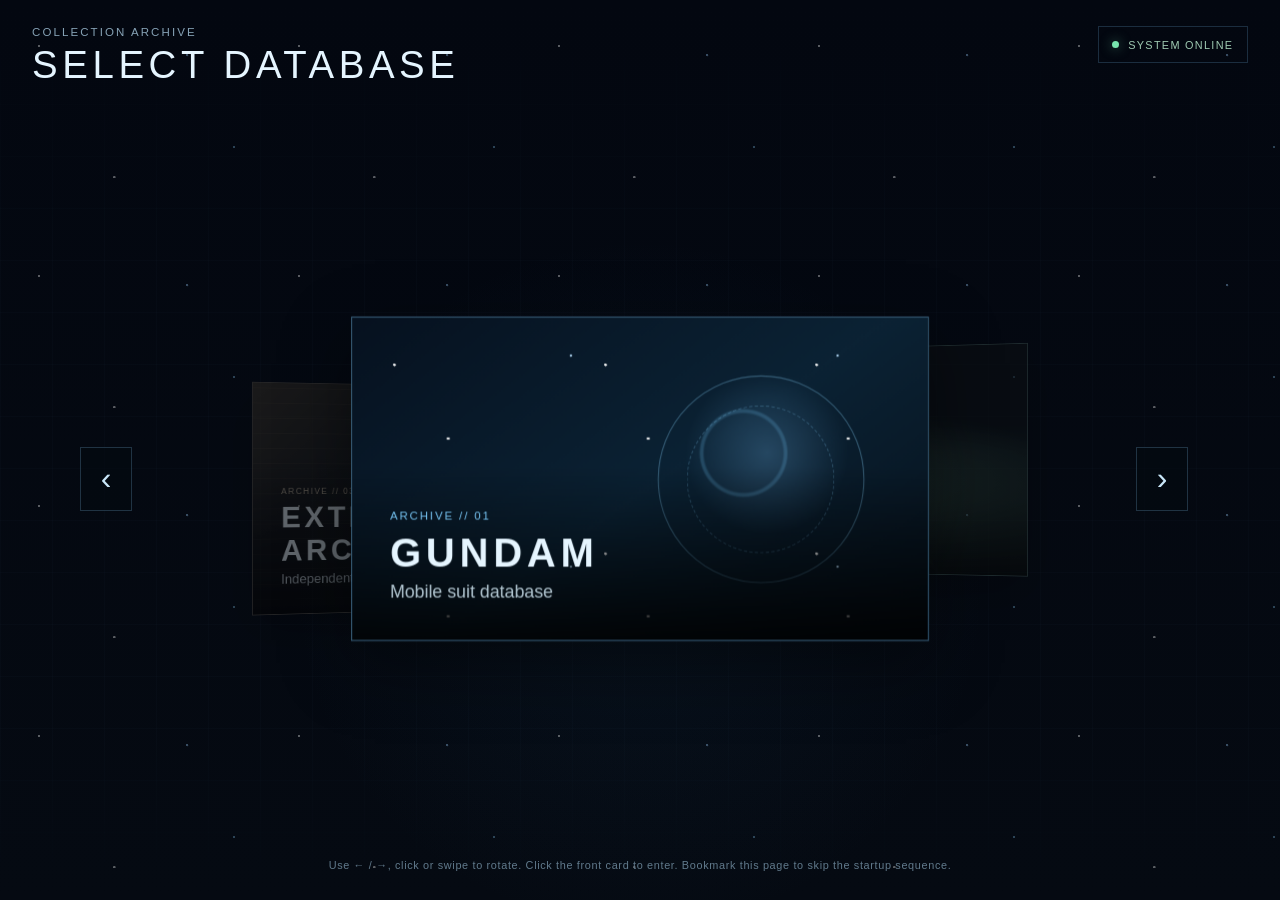
==== archive.html @ 7bc6ed91 "Add Divine Invoker Percival (mecha); external vaults use the Gundam card and themed controls; fix he" ====
<!doctype html>
<html lang="en">
<head>
  <meta charset="utf-8">
  <meta name="viewport" content="width=device-width, initial-scale=1">
  <meta name="robots" content="noindex,nofollow,noarchive">
  <title>Collection Archive</title>
  <link rel="stylesheet" href="css/main.css">
  <link rel="stylesheet" href="css/archive.css">
</head>
<body class="archive-page">
  <div class="archive-atmosphere" aria-hidden="true">
    <div class="archive-stars"></div>
    <div class="archive-grid"></div>
  </div>

  <header class="site-header">
    <div>
      <p class="eyebrow">COLLECTION ARCHIVE</p>
      <h1>SELECT DATABASE</h1>
    </div>
    <div class="header-status">
      <span class="status-dot"></span>
      <span>SYSTEM ONLINE</span>
    </div>
  </header>

  <main class="archive-main">
    <section class="category-stage" aria-label="Category selector">
      <button class="carousel-nav carousel-prev" id="prevBtn" aria-label="Previous category">‹</button>

      <div class="category-carousel" id="categoryCarousel">
        <article class="category-card category-gundam" data-category="gundam" tabindex="0">
          <div class="card-visual">
            <div class="card-space"></div>
            <div class="card-hud-ring"></div>
          </div>
          <div class="card-copy">
            <span class="card-code">ARCHIVE // 01</span>
            <h2>GUNDAM</h2>
            <p>Mobile suit database</p>
          </div>
        </article>

        <article class="category-card category-digimon" data-category="digimon" tabindex="0">
          <div class="card-visual">
            <div class="card-canopy"></div>
            <div class="card-data-vines"></div>
          </div>
          <div class="card-copy">
            <span class="card-code">ARCHIVE // 02</span>
            <h2>DIGIMON</h2>
            <p>Digital world archive</p>
          </div>
        </article>

        <article class="category-card category-external" data-category="external" tabindex="0">
          <div class="card-visual">
            <div class="card-external-left"></div>
            <div class="card-external-right"></div>
          </div>
          <div class="card-copy">
            <span class="card-code">ARCHIVE // 03</span>
            <h2>EXTERNAL ARCHIVES</h2>
            <p>Independent mecha & fantasy collections</p>
          </div>
        </article>
      </div>

      <button class="carousel-nav carousel-next" id="nextBtn" aria-label="Next category">›</button>
    </section>

    <p class="archive-help">Use ← / →, click or swipe to rotate. Click the front card to enter. Bookmark this page to skip the startup sequence.</p>
  </main>

  <script src="js/shared.js?v=3"></script>
  <script src="js/archive.js"></script>
</body>
</html>
---- css/main.css ----
:root {
  color-scheme: dark;
  --bg: #050914;
  --panel: rgba(8, 15, 27, .78);
  --line: rgba(150, 211, 255, .32);
  --text: #e5f5ff;
  --muted: #86a2b5;
  --accent: #7fc7ff;
  --success: #91f5c4;
  --warning: #f0c861;
}

* { box-sizing: border-box; }

html, body {
  min-height: 100%;
  margin: 0;
}

body {
  background: var(--bg);
  color: var(--text);
  font-family: "Segoe UI", Inter, Arial, sans-serif;
}

button, a { -webkit-tap-highlight-color: transparent; }

button { font: inherit; }

a { color: inherit; }

.eyebrow,
.panel-label {
  margin: 0;
  text-transform: uppercase;
  letter-spacing: .18em;
  font-size: .72rem;
  color: var(--muted);
}

.hud-corners {
  position: relative;
}

.hud-corners::before,
.hud-corners::after {
  content: "";
  position: absolute;
  width: 22px;
  height: 22px;
  pointer-events: none;
}

.hud-corners::before {
  top: -1px;
  left: -1px;
  border-top: 2px solid var(--accent);
  border-left: 2px solid var(--accent);
}

.hud-corners::after {
  right: -1px;
  bottom: -1px;
  border-right: 2px solid var(--accent);
  border-bottom: 2px solid var(--accent);
}

.back-link {
  display: inline-block;
  margin-bottom: .75rem;
  color: var(--muted);
  text-decoration: none;
  letter-spacing: .13em;
  font-size: .72rem;
}

.back-link:hover { color: var(--text); }



code {
  color: #d7efff;
  background: rgba(255,255,255,.06);
  padding: .12em .35em;
  border-radius: 3px;
}

.noscript-box {
  position: fixed;
  inset: auto 20px 20px;
  z-index: 500;
  padding: 1rem;
  background: #111b27;
  border: 1px solid #6886a0;
}


/* ---------------- Page transitions ---------------- */
body {
  opacity: 0;
  transform: translateY(6px);
  transition:
    opacity .42s ease,
    transform .42s cubic-bezier(.2,.8,.2,1),
    filter .42s ease;
}

body.page-ready,
body.startup-page {
  opacity: 1;
  transform: none;
}

body.page-leaving {
  opacity: 0;
  transform: scale(.992);
  filter: brightness(.78);
  pointer-events: none;
}




/* ---------------- Persistent compact category rotator ---------------- */
.category-rotator {
  --rotator-width: 310px;
  position: relative;
  width: var(--rotator-width);
  height: 66px;
  flex: 0 0 auto;
  perspective: 750px;
  isolation: isolate;
}

.rotator-card {
  --rotator-accent: #7fc7ff;
  position: absolute;
  top: 50%;
  left: 50%;
  width: 150px;
  height: 48px;
  padding: 0 12px;
  border: 1px solid color-mix(in srgb, var(--rotator-accent), transparent 45%);
  background: color-mix(in srgb, var(--rotator-accent), #07101a 82%);
  color: #f0f8fc;
  cursor: pointer;
  overflow: hidden;
  box-shadow: 0 10px 26px rgba(0,0,0,.24);
  transition:
    transform .48s cubic-bezier(.2,.8,.2,1),
    opacity .48s ease,
    filter .48s ease,
    border-color .25s ease;
}

.rotator-card::before {
  content: "";
  position: absolute;
  inset: 0;
  background:
    linear-gradient(110deg,
      transparent 0 35%,
      color-mix(in srgb, var(--rotator-accent), transparent 82%) 35.5% 36%,
      transparent 36.5% 100%);
  opacity: .7;
}

.rotator-card span {
  position: relative;
  z-index: 1;
  display: block;
  white-space: nowrap;
  overflow: hidden;
  text-overflow: ellipsis;
  font-size: .68rem;
  font-weight: 650;
  letter-spacing: .12em;
}

.rotator-gundam {
  --rotator-accent: #72bce9;
}

.rotator-digimon {
  --rotator-accent: #59d4b9;
}

.rotator-external {
  --rotator-accent: #b79b6f;
}

.rotator-card.rotator-front {
  z-index: 5;
  opacity: 1;
  filter: saturate(1) brightness(1);
  transform: translate(-50%, -50%) translateZ(55px) scale(1);
}

.rotator-card.rotator-left {
  z-index: 3;
  opacity: .62;
  filter: saturate(.46) brightness(.62);
  transform: translate(-95%, -50%) translateZ(-60px) rotateY(14deg) scale(.82);
}

.rotator-card.rotator-right {
  z-index: 3;
  opacity: .62;
  filter: saturate(.46) brightness(.62);
  transform: translate(-5%, -50%) translateZ(-60px) rotateY(-14deg) scale(.82);
}

.rotator-card:hover {
  border-color: var(--rotator-accent);
}

.rotator-card:focus-visible {
  outline: 2px solid var(--rotator-accent);
  outline-offset: 3px;
}

@media (max-width: 700px) {
  .category-rotator {
    --rotator-width: 230px;
    height: 60px;
  }

  .rotator-card {
    width: 118px;
    height: 44px;
  }

  .rotator-card span {
    font-size: .58rem;
    letter-spacing: .08em;
  }

  .rotator-card.rotator-left {
    transform: translate(-92%, -50%) translateZ(-55px) rotateY(12deg) scale(.78);
  }

  .rotator-card.rotator-right {
    transform: translate(-8%, -50%) translateZ(-55px) rotateY(-12deg) scale(.78);
  }
}

@media (max-width: 470px) {
  .category-rotator {
    width: 180px;
  }

  .rotator-card {
    width: 96px;
  }

  .rotator-card span {
    font-size: .52rem;
  }
}
---- css/archive.css ----
.archive-page {
  min-height: 100vh;
  overflow: hidden;
  background: #030710;
}

.archive-atmosphere,
.archive-atmosphere > * {
  position: fixed;
  inset: 0;
}

.archive-atmosphere {
  overflow: hidden;
  background:
    radial-gradient(circle at 50% 65%, rgba(35, 88, 126, .11), transparent 40%),
    linear-gradient(#030710, #050a12);
}

.archive-stars {
  opacity: .34;
  background-image:
    radial-gradient(circle at 15% 20%, #fff 0 1px, transparent 1.3px),
    radial-gradient(circle at 72% 24%, #9ccfff 0 1px, transparent 1.4px),
    radial-gradient(circle at 44% 77%, #fff 0 1px, transparent 1.4px),
    radial-gradient(circle at 90% 64%, #79b5dc 0 1px, transparent 1.3px);
  background-size: 260px 230px;
  animation: archiveStarDrift 50s linear infinite;
}

@keyframes archiveStarDrift {
  to { transform: translate(-60px, -28px); }
}

.archive-grid {
  opacity: .075;
  background-image:
    linear-gradient(rgba(130, 205, 255, .25) 1px, transparent 1px),
    linear-gradient(90deg, rgba(130, 205, 255, .25) 1px, transparent 1px);
  background-size: 52px 52px;
  mask-image: linear-gradient(to bottom, transparent, black 30%, black 80%, transparent);
}

.site-header {
  position: relative;
  z-index: 4;
  padding: 26px 32px 0;
  display: flex;
  justify-content: space-between;
  align-items: flex-start;
}

.site-header h1 {
  margin: .3rem 0 0;
  font-weight: 500;
  letter-spacing: .12em;
  font-size: clamp(1.5rem, 3vw, 2.7rem);
}

.header-status {
  display: flex;
  align-items: center;
  gap: .55rem;
  padding: .72rem .85rem;
  border: 1px solid rgba(126,199,255,.2);
  color: #9fcab2;
  font-size: .68rem;
  letter-spacing: .12em;
}

.status-dot {
  width: 7px;
  height: 7px;
  border-radius: 50%;
  background: #78e4ae;
  box-shadow: 0 0 12px rgba(120,228,174,.5);
}

.archive-main {
  position: relative;
  z-index: 3;
  min-height: calc(100vh - 92px);
  display: grid;
  grid-template-rows: 1fr auto;
  align-items: center;
  padding: 20px 26px 24px;
}

.category-stage {
  width: min(1120px, 100%);
  height: min(550px, 62vh);
  margin: 0 auto;
  display: grid;
  grid-template-columns: 64px 1fr 64px;
  align-items: center;
}

.category-carousel {
  position: relative;
  height: 100%;
  perspective: 1200px;
}

.category-card {
  --card-accent: #7fc7ff;
  position: absolute;
  left: 50%;
  top: 50%;
  width: min(520px, 56vw);
  aspect-ratio: 16 / 9;
  overflow: hidden;
  border: 1px solid color-mix(in srgb, var(--card-accent), transparent 58%);
  background: #09111b;
  box-shadow: 0 20px 60px rgba(0,0,0,.42);
  cursor: pointer;
  transform-origin: center;
  transition:
    transform .7s cubic-bezier(.2,.8,.2,1),
    filter .7s ease,
    opacity .7s ease,
    border-color .35s ease;
}

.category-card:focus-visible {
  outline: 2px solid var(--card-accent);
  outline-offset: 5px;
}

.card-visual {
  position: absolute;
  inset: 0;
}

.card-copy {
  position: absolute;
  z-index: 4;
  left: 0;
  right: 0;
  bottom: 0;
  padding: clamp(18px, 4vw, 34px);
  background: linear-gradient(transparent, rgba(0,0,0,.85));
}

.card-copy h2 {
  margin: .3rem 0 .35rem;
  letter-spacing: .12em;
  font-size: clamp(1.25rem, 3vw, 2.25rem);
}

.card-copy p {
  margin: 0;
  color: #b4c8d3;
}

.card-code {
  color: var(--card-accent);
  font-size: .64rem;
  letter-spacing: .17em;
}

/* Gundam card */
.category-gundam { --card-accent: #79c8f7; }

.category-gundam .card-space {
  position: absolute;
  inset: 0;
  background:
    radial-gradient(circle at 72% 42%, rgba(124,198,255,.24), transparent 18%),
    radial-gradient(circle at 68% 42%, transparent 0 9%, rgba(110,196,244,.21) 9.5% 9.9%, transparent 10.3%),
    radial-gradient(circle at 20% 25%, white 0 1px, transparent 1.3px),
    radial-gradient(circle at 82% 18%, #b9e0ff 0 1px, transparent 1.3px),
    radial-gradient(circle at 48% 68%, #fff 0 1px, transparent 1.2px),
    linear-gradient(145deg, #06111f, #0b2234 52%, #06101a);
  background-size: auto, auto, 190px 170px, 240px 190px, 180px 160px, auto;
}

.card-hud-ring {
  position: absolute;
  right: 11%;
  top: 18%;
  width: 36%;
  aspect-ratio: 1;
  border: 1px solid rgba(139,213,255,.32);
  border-radius: 50%;
}

.card-hud-ring::before {
  content: "";
  position: absolute;
  inset: 14%;
  border: 1px dashed rgba(139,213,255,.24);
  border-radius: 50%;
}

/* Digimon card */
.category-digimon { --card-accent: #65e1c7; }

.category-digimon .card-canopy {
  position: absolute;
  inset: 0;
  background:
    radial-gradient(ellipse at 20% 86%, rgba(26,108,69,.84), transparent 43%),
    radial-gradient(ellipse at 72% 74%, rgba(40,121,84,.74), transparent 42%),
    radial-gradient(circle at 45% 38%, rgba(84,235,205,.13), transparent 28%),
    linear-gradient(#07151d 0 35%, #123a35 68%, #183d2b);
}

.card-data-vines {
  position: absolute;
  inset: 0;
  opacity: .65;
  background-image:
    linear-gradient(118deg, transparent 0 35%, rgba(93,225,199,.27) 35.3% 35.6%, transparent 35.9%),
    linear-gradient(56deg, transparent 0 57%, rgba(93,225,199,.18) 57.3% 57.6%, transparent 58%),
    radial-gradient(circle at 25% 54%, #82f0dc 0 2px, transparent 3px),
    radial-gradient(circle at 69% 34%, #82f0dc 0 2px, transparent 3px),
    radial-gradient(circle at 58% 68%, #a06ee8 0 2px, transparent 3px);
}

/* External card */
.category-external { --card-accent: #c6aa79; }

.category-external .card-external-left,
.category-external .card-external-right {
  position: absolute;
  inset-block: 0;
  width: 54%;
}

.category-external .card-external-left {
  left: 0;
  clip-path: polygon(0 0, 100% 0, 78% 100%, 0 100%);
  background:
    linear-gradient(135deg, rgba(225,150,48,.20), transparent 40%),
    repeating-linear-gradient(0deg, transparent 0 18px, rgba(223,164,76,.08) 18px 19px),
    #1b1d1f;
}

.category-external .card-external-right {
  right: 0;
  clip-path: polygon(22% 0, 100% 0, 100% 100%, 0 100%);
  background:
    radial-gradient(circle at 60% 35%, rgba(216,194,132,.24), transparent 25%),
    linear-gradient(#374737, #18241e 72%);
}

.category-card.pos-front {
  z-index: 5;
  opacity: 1;
  filter: saturate(1) brightness(1);
  transform: translate(-50%, -50%) translateZ(120px) scale(1);
}

.category-card.pos-left {
  z-index: 3;
  opacity: .58;
  filter: saturate(.48) brightness(.68);
  transform: translate(-88%, -43%) translateZ(-120px) rotateY(15deg) scale(.84);
}

.category-card.pos-right {
  z-index: 3;
  opacity: .58;
  filter: saturate(.48) brightness(.68);
  transform: translate(-12%, -57%) translateZ(-120px) rotateY(-15deg) scale(.84);
}

.carousel-nav {
  position: relative;
  z-index: 10;
  width: 52px;
  height: 64px;
  border: 1px solid rgba(133,201,245,.22);
  background: rgba(4,10,17,.6);
  color: #c9e7f9;
  font-size: 2rem;
  cursor: pointer;
}

.carousel-nav:hover {
  border-color: rgba(133,201,245,.55);
  background: rgba(29,58,78,.4);
}


.archive-help {
  margin: 8px 0 0;
  text-align: center;
  color: #617a8c;
  font-size: .68rem;
  letter-spacing: .06em;
}

@media (max-width: 720px) {
  .site-header { padding: 20px 18px 0; }
  .header-status { display: none; }
  .archive-main { padding-inline: 10px; }
  .category-stage {
    grid-template-columns: 42px 1fr 42px;
    height: 56vh;
  }
  .category-card { width: min(76vw, 440px); }
  .category-card.pos-left {
    transform: translate(-82%, -44%) translateZ(-100px) rotateY(12deg) scale(.78);
  }
  .category-card.pos-right {
    transform: translate(-18%, -56%) translateZ(-100px) rotateY(-12deg) scale(.78);
  }
  .carousel-nav { width: 38px; height: 52px; }
}
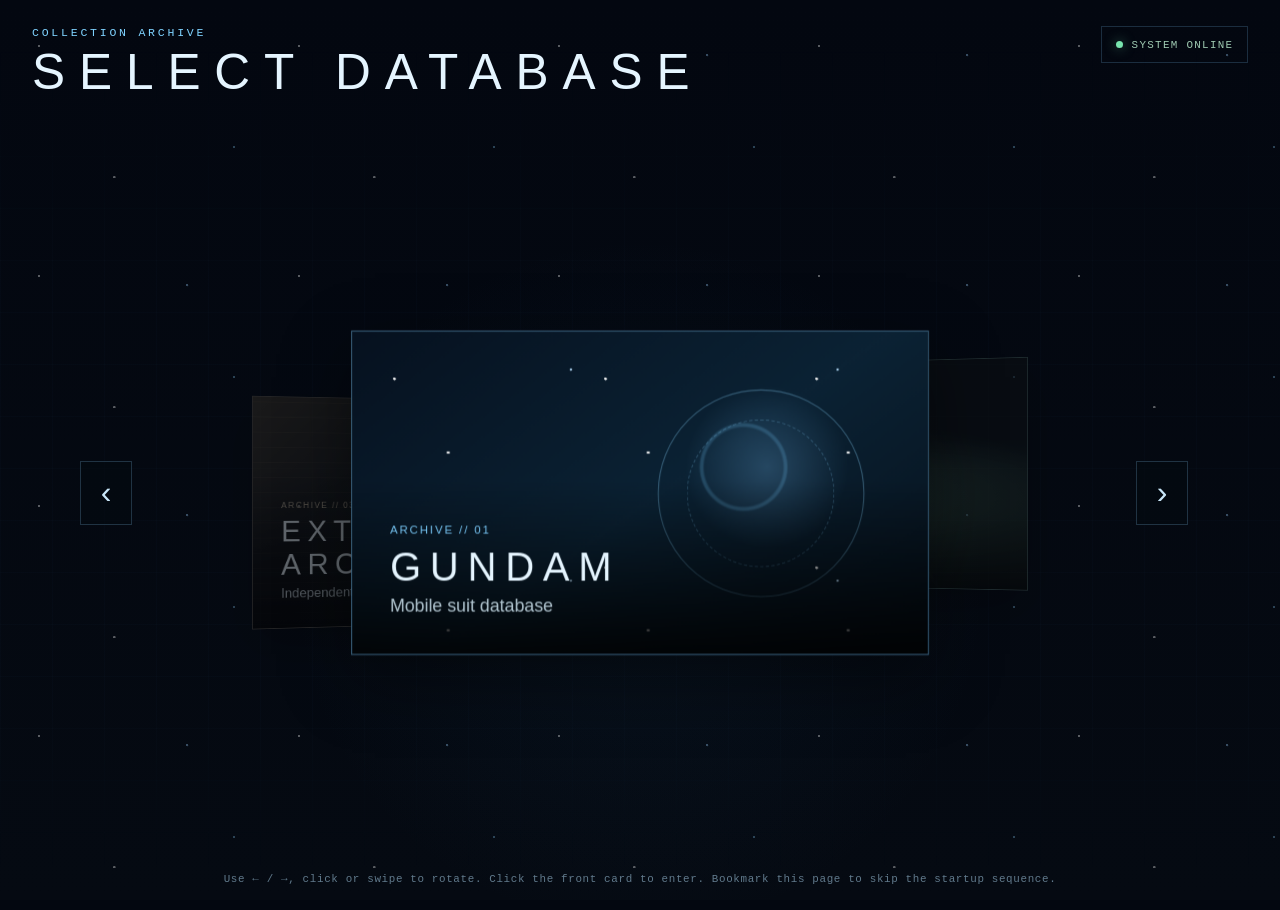
==== commit deb5263d: "Faster page changes, startup once per visit, calmer refined look - Page change waits 180 ms and fade" ====
--- a/archive.html
+++ b/archive.html
@@ -5,8 +5,9 @@
   <meta name="viewport" content="width=device-width, initial-scale=1">
   <meta name="robots" content="noindex,nofollow,noarchive">
   <title>Collection Archive</title>
-  <link rel="stylesheet" href="css/main.css">
-  <link rel="stylesheet" href="css/archive.css">
+  <link rel="stylesheet" href="css/main.css?v=3">
+  <link rel="stylesheet" href="css/archive.css?v=2">
+  <link rel="stylesheet" href="css/refined.css?v=1">
 </head>
 <body class="archive-page">
   <div class="archive-atmosphere" aria-hidden="true">
@@ -73,7 +74,7 @@
     <p class="archive-help">Use ← / →, click or swipe to rotate. Click the front card to enter. Bookmark this page to skip the startup sequence.</p>
   </main>
 
-  <script src="js/shared.js?v=3"></script>
+  <script src="js/shared.js?v=8"></script>
   <script src="js/archive.js"></script>
 </body>
 </html>
--- a/css/main.css
+++ b/css/main.css
@@ -100,9 +100,9 @@
   opacity: 0;
   transform: translateY(6px);
   transition:
-    opacity .42s ease,
-    transform .42s cubic-bezier(.2,.8,.2,1),
-    filter .42s ease;
+    opacity .22s ease,
+    transform .22s cubic-bezier(.2,.8,.2,1),
+    filter .22s ease;
 }
 
 body.page-ready,
@@ -257,3 +257,49 @@
     font-size: .52rem;
   }
 }
+
+/* Phone: the 3D rotator becomes three full-size buttons, one tap goes there. */
+@media (max-width: 760px) {
+  .category-rotator {
+    width: 100%;
+    height: auto;
+    display: grid;
+    grid-template-columns: repeat(3, minmax(0, 1fr));
+    gap: 6px;
+    perspective: none;
+  }
+
+  .rotator-card,
+  .rotator-card.rotator-front,
+  .rotator-card.rotator-left,
+  .rotator-card.rotator-right {
+    position: relative;
+    top: auto;
+    left: auto;
+    width: auto;
+    height: 46px;
+    padding: 0 6px;
+    opacity: 1;
+    filter: none;
+    transform: none;
+  }
+
+  .rotator-card:not(.rotator-front) {
+    opacity: .7;
+  }
+
+  .rotator-card.rotator-front {
+    border-color: var(--rotator-accent);
+  }
+
+  .rotator-card span {
+    font-size: .62rem;
+    letter-spacing: .08em;
+  }
+
+  .back-link {
+    display: inline-flex;
+    align-items: center;
+    min-height: 44px;
+  }
+}
--- a/css/archive.css
+++ b/css/archive.css
@@ -306,5 +306,5 @@
   .category-card.pos-right {
     transform: translate(-18%, -56%) translateZ(-100px) rotateY(-12deg) scale(.78);
   }
-  .carousel-nav { width: 38px; height: 52px; }
-}
+  .carousel-nav { width: 44px; height: 52px; }
+}
--- a/css/refined.css
+++ b/css/refined.css
@@ -0,0 +1,143 @@
+/* Refined look, matching the OS-boot startup: thin wide-spaced headings, monospace
+   for labels and data, cyan accent, no text glow. Loaded last on archive, category
+   and item pages. The category page top (header, status strip, filters) is the
+   quietest part: grey labels, hairline panels, underlined filters. */
+
+:root { --accent: #7fd3ff; }
+
+body * { text-shadow: none !important; }
+
+.hud-corners::before,
+.hud-corners::after,
+.unit-crosshair,
+.unit-ghost { display: none !important; }
+
+.eyebrow,
+.panel-label,
+.back-link,
+.continuity-index,
+.gundam-record-meta span,
+.status-percent,
+.status-chip,
+.kit-badge,
+.filter-button,
+.view-button,
+.archive-action-button,
+.category-intro strong,
+.series-node p,
+.archive-help,
+.header-status {
+  font-family: ui-monospace, SFMono-Regular, Consolas, monospace !important;
+}
+
+h1 {
+  font-weight: 300 !important;
+  font-size: clamp(2rem, 4.6vw, 3.1rem) !important;
+  line-height: 1.15 !important;
+  letter-spacing: .28em !important;
+  text-transform: uppercase;
+  overflow-wrap: anywhere;
+}
+
+@media (max-width: 600px) {
+  h1 {
+    font-size: 1.75rem !important;
+    letter-spacing: .14em !important;
+  }
+}
+
+h2 {
+  font-weight: 300 !important;
+  letter-spacing: .22em !important;
+  text-transform: uppercase;
+}
+
+.eyebrow,
+.panel-label {
+  color: #7fd3ff !important;
+  letter-spacing: .24em !important;
+}
+
+.continuity-block,
+.gundam-record,
+.rotator-card { box-shadow: none !important; }
+
+.gundam-record h4 { font-weight: 500 !important; }
+
+.kit-badge { font-weight: 400 !important; }
+
+.status-chip {
+  background: transparent !important;
+  border: 1px solid currentColor !important;
+  font-weight: 400 !important;
+}
+
+
+/* ---------------- Category page top ---------------- */
+.category-page:not(.item-page) .category-header h1 {
+  font-size: clamp(1.8rem, 4vw, 2.6rem) !important;
+  line-height: 1.2 !important;
+  color: #eaf6ff !important;
+}
+
+.category-page:not(.item-page) .category-header .eyebrow,
+.category-intro .panel-label,
+.gundam-toolbar .panel-label,
+.continuity-header .panel-label,
+.family-heading .panel-label {
+  color: #5b6b77 !important;
+  letter-spacing: .26em !important;
+  font-size: .68rem !important;
+}
+
+.category-header .back-link {
+  color: #7fd3ff !important;
+  letter-spacing: .2em;
+}
+
+.category-subtitle {
+  color: #5b6b77 !important;
+  font: 12px/1.5 ui-monospace, SFMono-Regular, Consolas, monospace !important;
+  letter-spacing: .12em;
+}
+
+.category-intro,
+.gundam-toolbar {
+  background: transparent !important;
+  background-image: none !important;
+  border-color: rgba(127, 211, 255, .12) !important;
+  box-shadow: none !important;
+}
+
+.category-intro > div { border-color: rgba(127, 211, 255, .1) !important; }
+
+.category-intro strong {
+  font-weight: 300 !important;
+  font-size: 1.6rem !important;
+  color: #eaf6ff !important;
+}
+
+.collection-bar { height: 2px !important; }
+
+.gundam-toolbar .filter-button,
+.gundam-toolbar .view-button,
+.gundam-toolbar .archive-action-button {
+  background: transparent !important;
+  border-color: transparent !important;
+  box-shadow: none !important;
+  color: #5b6b77 !important;
+  letter-spacing: .18em;
+}
+
+.gundam-toolbar .filter-button.active,
+.gundam-toolbar .view-button.active {
+  color: #eaf6ff !important;
+  background: transparent !important;
+  border-color: transparent !important;
+  border-bottom: 1px solid #7fd3ff !important;
+}
+
+.gundam-toolbar .archive-search-field {
+  background: transparent !important;
+  border-color: rgba(127, 211, 255, .14) !important;
+}
